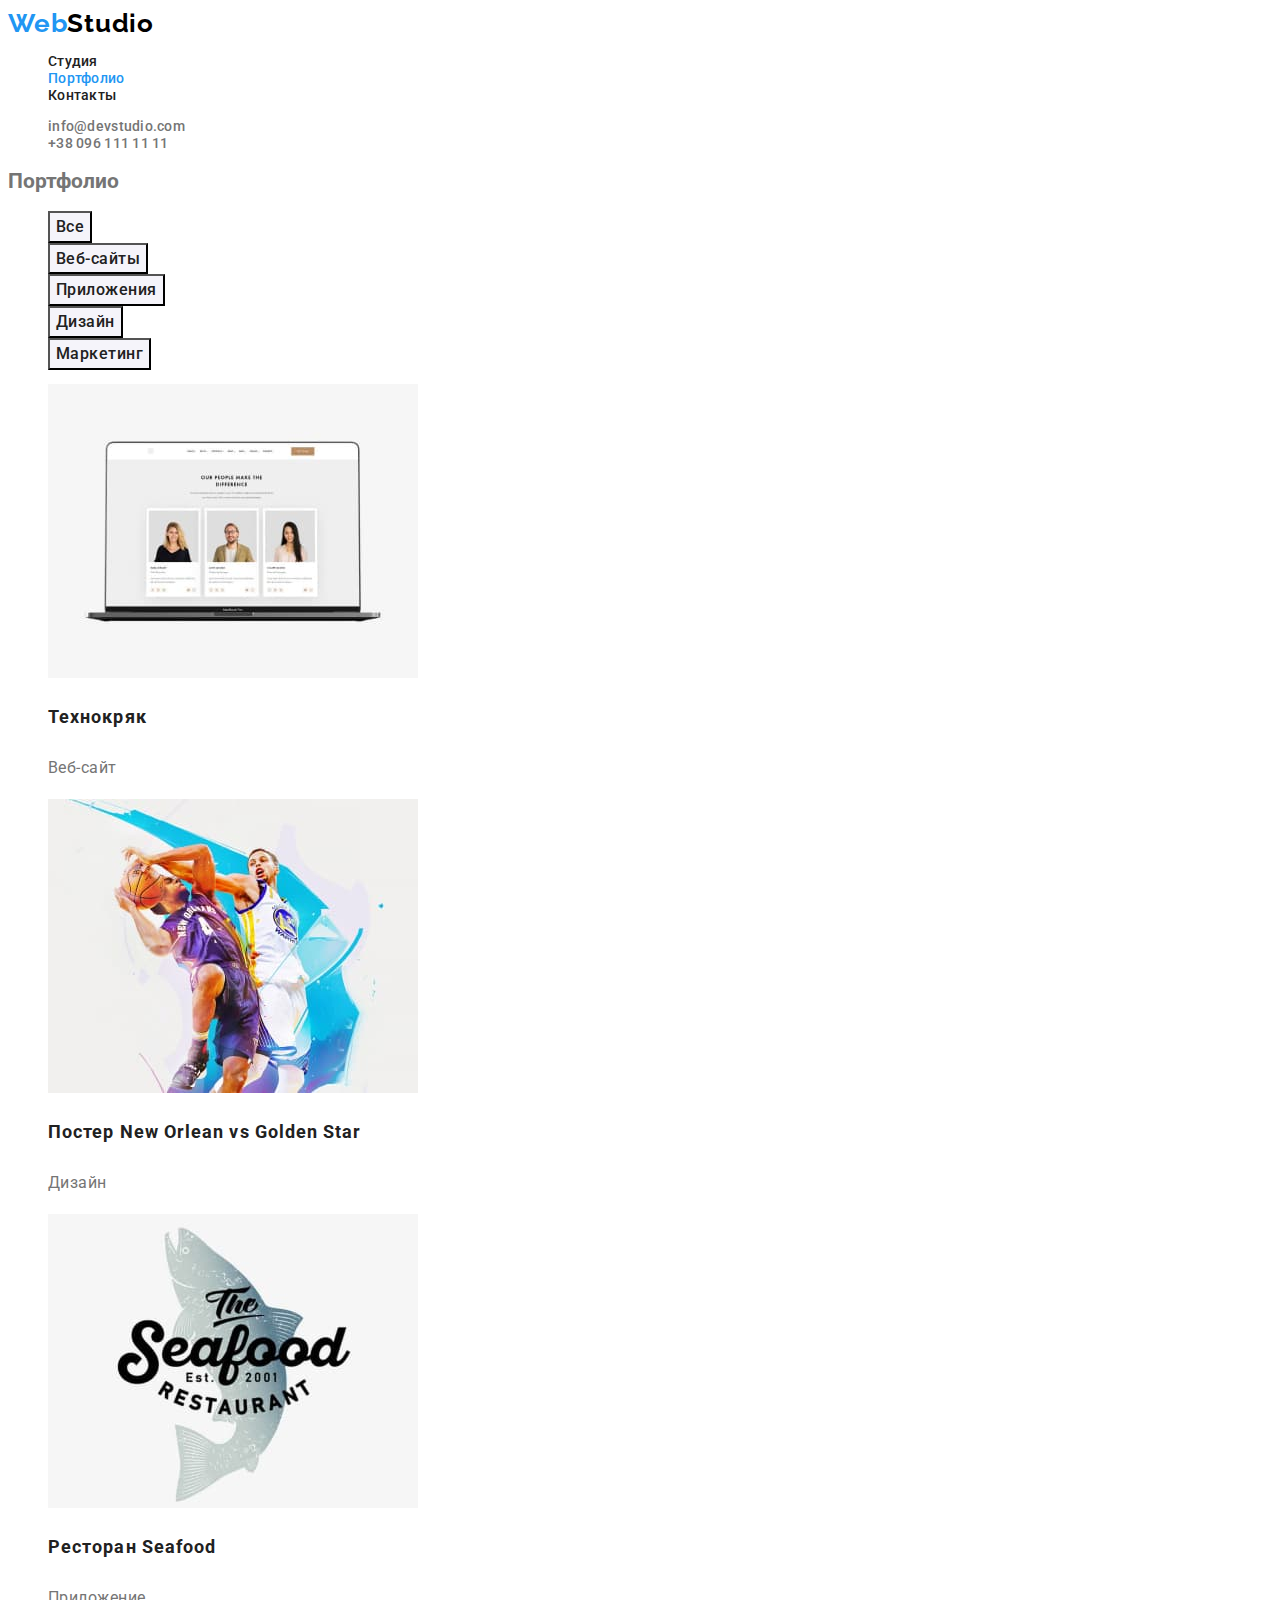
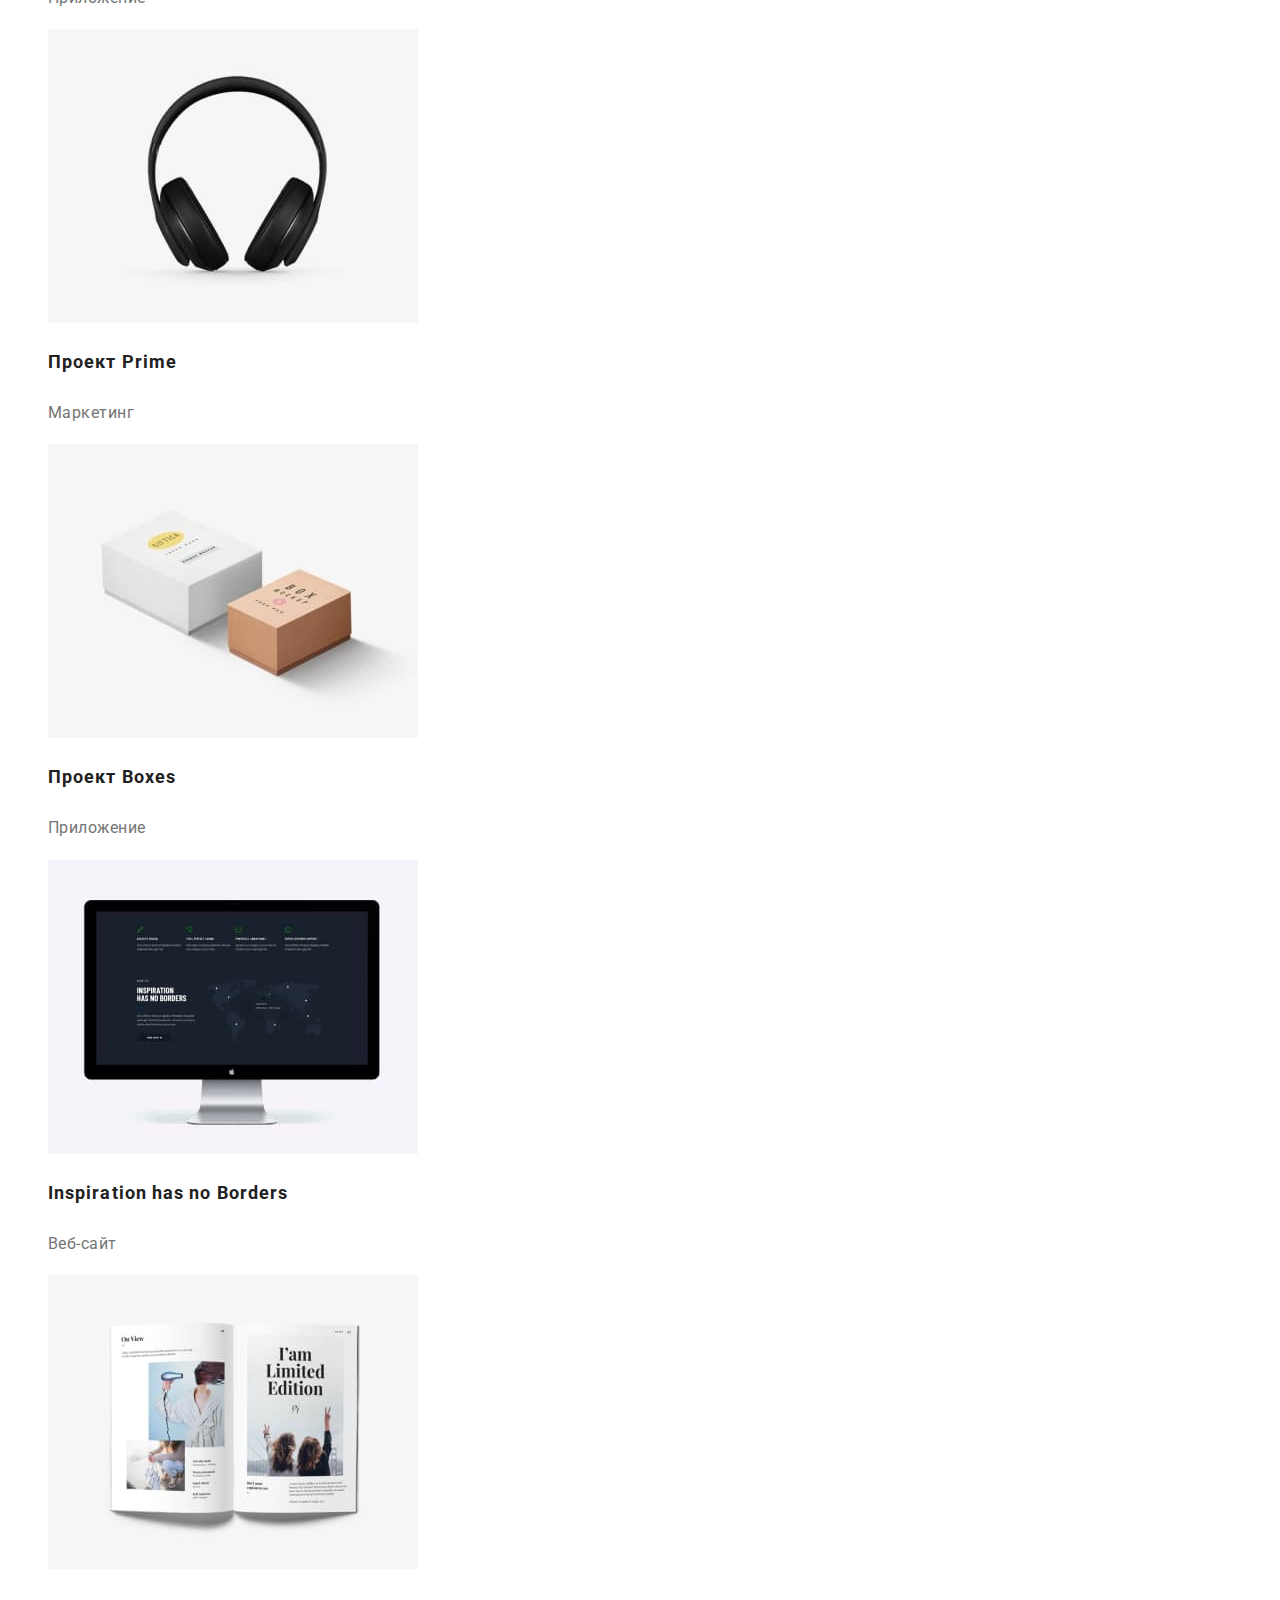
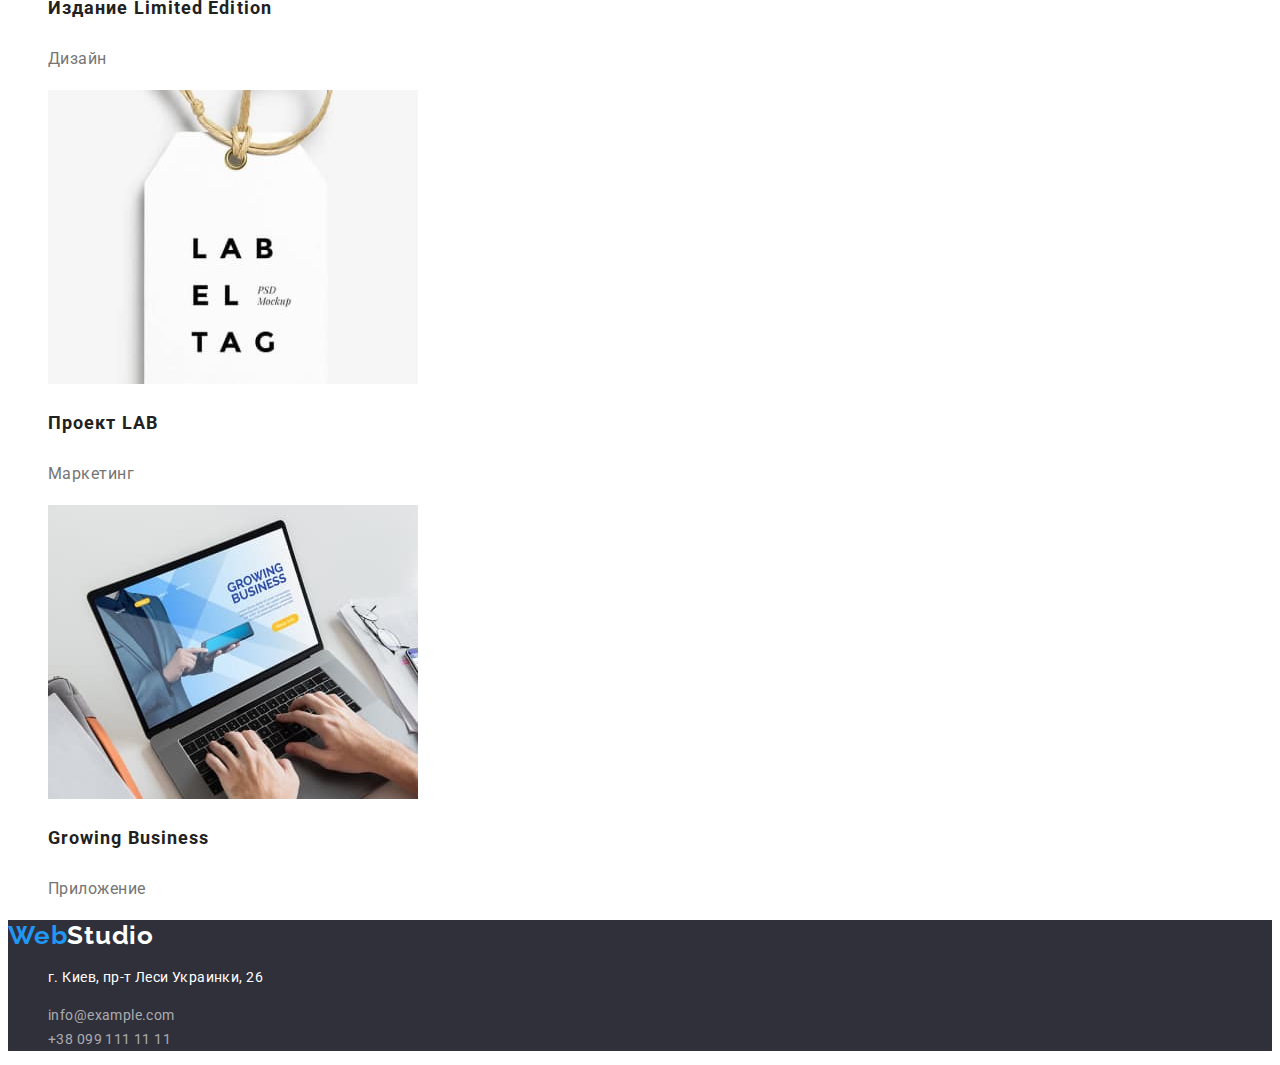
==== portfolio.html @ 6a503a12 "Start HW_03" ====
<!DOCTYPE html>
<html lang="ru">

<head>
    <meta charset="UTF-8">
    <meta http-equiv="X-UA-Compatible" content="IE=edge">
    <meta name="viewport" content="width=device-width, initial-scale=1.0">
    <title>ПОРТФОЛИО</title>
    <link rel="preconnect" href="https://fonts.googleapis.com">
    <link rel="preconnect" href="https://fonts.gstatic.com" crossorigin>
    <link
        href="https://fonts.googleapis.com/css2?family=Raleway:wght@700&family=Roboto:ital,wght@0,500;0,700;0,900;1,400&display=swap"
        rel="stylesheet">
    <link rel="stylesheet" href="./css/styles.css">
</head>

<body>
    <!-- ШАПКА САЙТА -->
    <header class="header">

        <!-- ГЛАВНАЯ НАВИГАЦИЯ C ПЕРВЫМ СПИСКОМ -->

        <nav class="general-nav">
            <!-- ЛОГОТИП СТУДИИ -->
            <a href="./index.html" class="logo-top"><span class="accent">Web</span><span
                    class="studio">Studio</span></a>
            <!-- ПЕРВЫЙ СПИСОК -->
            <ul class="list site-nav ">
                <li><a href="./index.html" class="link ">Студия</a></li>
                <li><a href="./portfolio.html" class="link portfolio current">Портфолио</a></li>
                <li><a href="#" class="link contact">Контакты</a></li>
            </ul>
        </nav>
        <!-- КОНТАКТЫ ВТОРОЙ СПИСОК В ШАПКЕ -->
        <ul class="list contakt-header">
            <li>
                <a href="mailto:info@devstudio.com" class="link" rel="">info@devstudio.com</a>
            </li>
            <li>
                <a href="tel:+380961111111" class="link">+38 096 111 11 11</a>
            </li>
        </ul>
    </header>
    <!-- MAIN СОДЕРЖАНИЕ -->
    <main>
        <section class="section portfolio">
            <h2 class="hidden">Портфолио</h2>
            <!-- КНОПКИ -->
            <ul class="list work-list">
                <li><button type="button" class="btn-work">Все</button></li>
                <li><button type="button" class="btn-work">Веб-сайты</button></li>
                <li><button type="button" class="btn-work">Приложения</button></li>
                <li><button type="button" class="btn-work">Дизайн</button></li>
                <li><button type="button" class="btn-work">Маркетинг</button></li>
            </ul>
            <!-- РАБОТЫ -->
            <ul class="list example-list">
                <li><a href="#" class="link"><img src="./images/01-tehno.jpg" alt="Картинка с примером веб-сайта"
                            width="370">
                        <h3 class="title portfolio-title">Технокряк</h3>
                        <p class="txt">Веб-сайт</p>
                    </a>
                </li>
                <li><a href="#" class="link">
                        <img src="./images/02-neworlean.jpg" alt="Пример постера" width="370">
                        <h3 class="title portfolio-title">Постер <span lang="en">New Orlean vs Golden Star</span></h3>
                        <p class="txt">Дизайн</p>
                    </a>
                </li>
                <li><a href="#" class="link">
                        <img src="./images/03-rest.jpg" alt="Картинка рекламы ресторана" width="370">
                        <h3 class="title portfolio-title">Ресторан Seafood</h3>
                        <p class="txt">Приложение</p>
                    </a>
                </li>
                <li><a href="#" class="link">
                        <img src="./images/04-prime.jpg" alt="Картинка рекламы гаджетов" width="370">
                        <h3 class="title portfolio-title">Проект Prime</h3>
                        <p class="txt">Маркетинг</p>
                    </a>
                </li>
                <li><a href="#" class="link">
                        <img src="./images/05-boxes.jpg" alt="Картинка рекламы приложения" width="370">
                        <h3 class="title portfolio-title">Проект Boxes</h3>
                        <p class="txt">Приложение</p>
                    </a>
                </li>
                <li><a href="#" class="link">
                        <img src="./images/06-no-borders.jpg" alt="Картинка рекламы веб-сайта" width="370">
                        <h3 class="title portfolio-title"><span lang="en">Inspiration has no Borders</span></h3>
                        <p class="txt">Веб-сайт</p>
                    </a>
                </li>
                <li><a href="#" class="link">
                        <img src="./images/07-limit-edit.jpg" alt="Картинка примера дизайна" width="370">
                        <h3 class="title portfolio-title">Издание Limited Edition</h3>
                        <p class="txt">Дизайн</p>
                    </a>
                </li>
                <li><a href="#" class="link">
                        <img src="./images/08-lab.jpg" alt="Картинка примера рекламы" width="370">
                        <h3 class="title portfolio-title">Проект LAB</h3>
                        <p class="txt">Маркетинг</p>
                    </a>
                </li>
                <li><a href="#" class="link">
                        <img src="./images/09-busines.jpg" alt="Картинка рекламы приложения" width="370">
                        <h3 class="title portfolio-title">Growing Business</h3>
                        <p class="txt">Приложение</p>
                    </a>
                </li>
            </ul>

        </section>
    </main>
    <!-- ОБЩИЙ ПОДВАЛ СТРАНИЦЫ -->
    <footer class="footer">
        <!-- ФОН ПОДВАЛА СТРАНИЦЫ -->
        <a href="./index.html" class="logo-bоttom"><span class="accent">Web</span><span
                class="logo-footer">Studio</span></a>
        <address class="address">
            <ul class="list contact-footer">
                <li>
                    <p class="text">г. Киев, пр-т Леси Украинки, 26</p>
                <li><a href="mailto:info@example.com" class="link">info@example.com</a></li>
                <li><a href="tel:+380991111111" class="link">+38 099 111 11 11</a></li>
            </ul>
        </address>
    </footer>
</body>

</html>
---- css/styles.css ----
:root {
  --logo-studio-color: #000000;
  --bg-prime-color: #ffffff;
  --bg-second-color: #f5f4fa;
  --text-prime-color: #757575;
  --text-second-color: #212121;
  --text-accent-color: #2196f3;
  --botton-prime-color: #f5f4fa;
  --border-color: #eeeeee;
  --link-footer-color: rgba(255, 255, 255, 0.6);
  --hero-footer-color: #2f303a;
}
body {
  font-family: 'Roboto', sans-serif;
  font-style: normal;
  font-weight: 400;
  font-size: 14px;
  background-color: var(--body-prime-color);
  color: var(--text-prime-color);
}

.list {
  list-style: none;
}
/* .link {
  text-decoration: none;
} */

/* ========== HEADER======= */
/* ----  СТИЛЬ ЛОГОТИПА HEADR И FOOTER   --- */
.logo-top,
.logo-bоttom {
  text-decoration: none;
  font-family: Raleway;
  font-style: normal;
  font-weight: 700;
  font-size: 26px;
  line-height: 31px;
  letter-spacing: 0.03em;
  text-decoration: none;
  /* --- ЦВЕТ ЛОГОТИПА HEADER  --- */
  color: var(--logo-studio-color);
}
/* -- ЦВЕТОВОЙ АКЦЕНТ ЛОГОТИПА HEADER И FOOTER -- */
.accent {
  color: var(--text-accent-color);
}

/* ====ГЛАВНАЯ НАВИГАЦИЯ ==== */

.site-nav .link {
  text-decoration: none;
  font-size: 14px;
  font-weight: 500;
  line-height: 1.14;
  letter-spacing: 0.02em;
  color: var(--text-second-color);
}
/* ---= ПОДСВЕТКА ТЕКУЩЕЙ СТРАНИЦЫ =---  */
.site-nav .link.current {
  color: var(--text-accent-color);
}
.site-nav .link:hover,
.site-nav .link:focus {
  color: var(--text-accent-color);
}

/* --- КОНТАКТЫ HEADER   --- */
.contakt-header .link {
  text-decoration: none;
  font-size: 14px;
  font-weight: 500;
  line-height: 1.14;
  letter-spacing: 0.02em;
  color: var(--text-prime-color);
}
.contakt-header .link:hover,
.contakt-header .link:focus {
  color: var(--text-accent-color);
}

/* ===========  HEADER FIN  ====== */

/* ===  MAIN  === */
/* ---  СТИЛЬ ДЛЯ HERO  --- */
.hero-img {
  background-color: var(--hero-footer-color);
}
.hero-title {
  font-weight: 900;
  font-size: 44px;
  line-height: 1.36;
  text-align: center;
  letter-spacing: 0.06em;
  text-transform: uppercase;
  color: var(--bg-prime-color);
}
.hero.btn {
  font-family: inherit; /* НАСЛ-от BODY-  */
  font-weight: 700;
  font-size: 16px;
  line-height: 1.85;
  /* text-align: center; */
  letter-spacing: 0.06em;
  color: var(--bg-prime-color);
  background-color: var(--text-accent-color);
  /* ---  HERO-FIN  --- */
}
/* ===  ДЛЯ ВСЕХ СЕКЦИЙ  === */
.section-title {
  font-weight: 700;
  font-size: 36px;
  line-height: 1.17;
  text-align: center;
  letter-spacing: 0.03em;
}
.title {
  color: var(--text-second-color);
}
/* ===  СЕКЦИЯ ОСОБЕННОСТИ  === */

.nuances-title {
  font-weight: 700;
  font-size: 14px;
  line-height: 1.14;
  letter-spacing: 0.03em;
  text-transform: uppercase;
}
.nuances-list .txt {
  line-height: 1.17;
  letter-spacing: 0.03em;
}

/* === СЕКЦИЯ ЧЕМ МЫ ЗАНИМАЕМСЯ === */

/* === СЕКЦИЯ КОМАНДА === */
.section.team {
  background-color: var(--bg-second-color);
}
.team-title {
  font-weight: 500;
  font-size: 16px;
  line-height: 1.19;
  text-align: center;
  letter-spacing: 0.03em;
}
.team-list .txt {
  font-size: 16px;
  line-height: 1.19px;
  text-align: center;
  letter-spacing: 0.03em;
}

/* === MAIN, INDEX FIN === */

/* === PORTFOLIO MAIN PAGE === */
/* -- ЗАГОЛОВОК ПОРТФОЛИО, HIDDEN -- */
/* --- КНОПКИ ПОРТФОЛИО  --- */
.work-list {
}
.btn-work {
  font-family: Roboto;
  font-weight: 500;
  font-size: 16px;
  line-height: 1.62;
  /* text-align: center; */
  letter-spacing: 0.03em;
  color: var(--text-second-color);
  background-color: var(--bg-second-color);
}
.btn-work:hover,
.btn-work:focus {
  background-color: var(--text-accent-color);
}
/* --- ПРИМЕРЫ  РАБОТ  --- */
.portfolio-title {
  font-weight: 700;
  font-size: 18px;
  line-height: 2;
  letter-spacing: 0.06em;
}
.example-list .link {
  text-decoration: none;
}
.example-list .txt {
  font-size: 16px;
  line-height: 1.88;
  letter-spacing: 0.03em;
  color: var(--text-prime-color);
}
/* ===  PORTFOLIO FIN  === */

/* ===  FOOTER  === */
.footer {
  background-color: var(--hero-footer-color);
}
/* --- БЕЛЫЙ ЦВЕТ ЛОГОТИПА ФУТЕРА --- */
.logo-footer {
  color: var(--bg-prime-color);
}
/* === АДРЕСС ПРОСПЕКТТ == */
.address .text {
  font-family: Roboto;
  font-style: normal;
  font-weight: 400;
  font-size: 14px;
  line-height: 24px;
  letter-spacing: 0.03em;
  color: var(--bg-prime-color);
}
/* --- АДРЕСНЫЕ ССЫЛКИ В ФУТЕРЕ  --- */
.contact-footer .link {
  text-decoration: none;
  font-style: normal;
  font-weight: 400;
  font-size: 14px;
  line-height: 24px;
  letter-spacing: 0.03em;
  color: var(--link-footer-color);
}
.contact-footer .link:hover,
.contact-footer .link:focus {
  color: var(--text-accent-color);
}

/* === FOOTER FIN === */
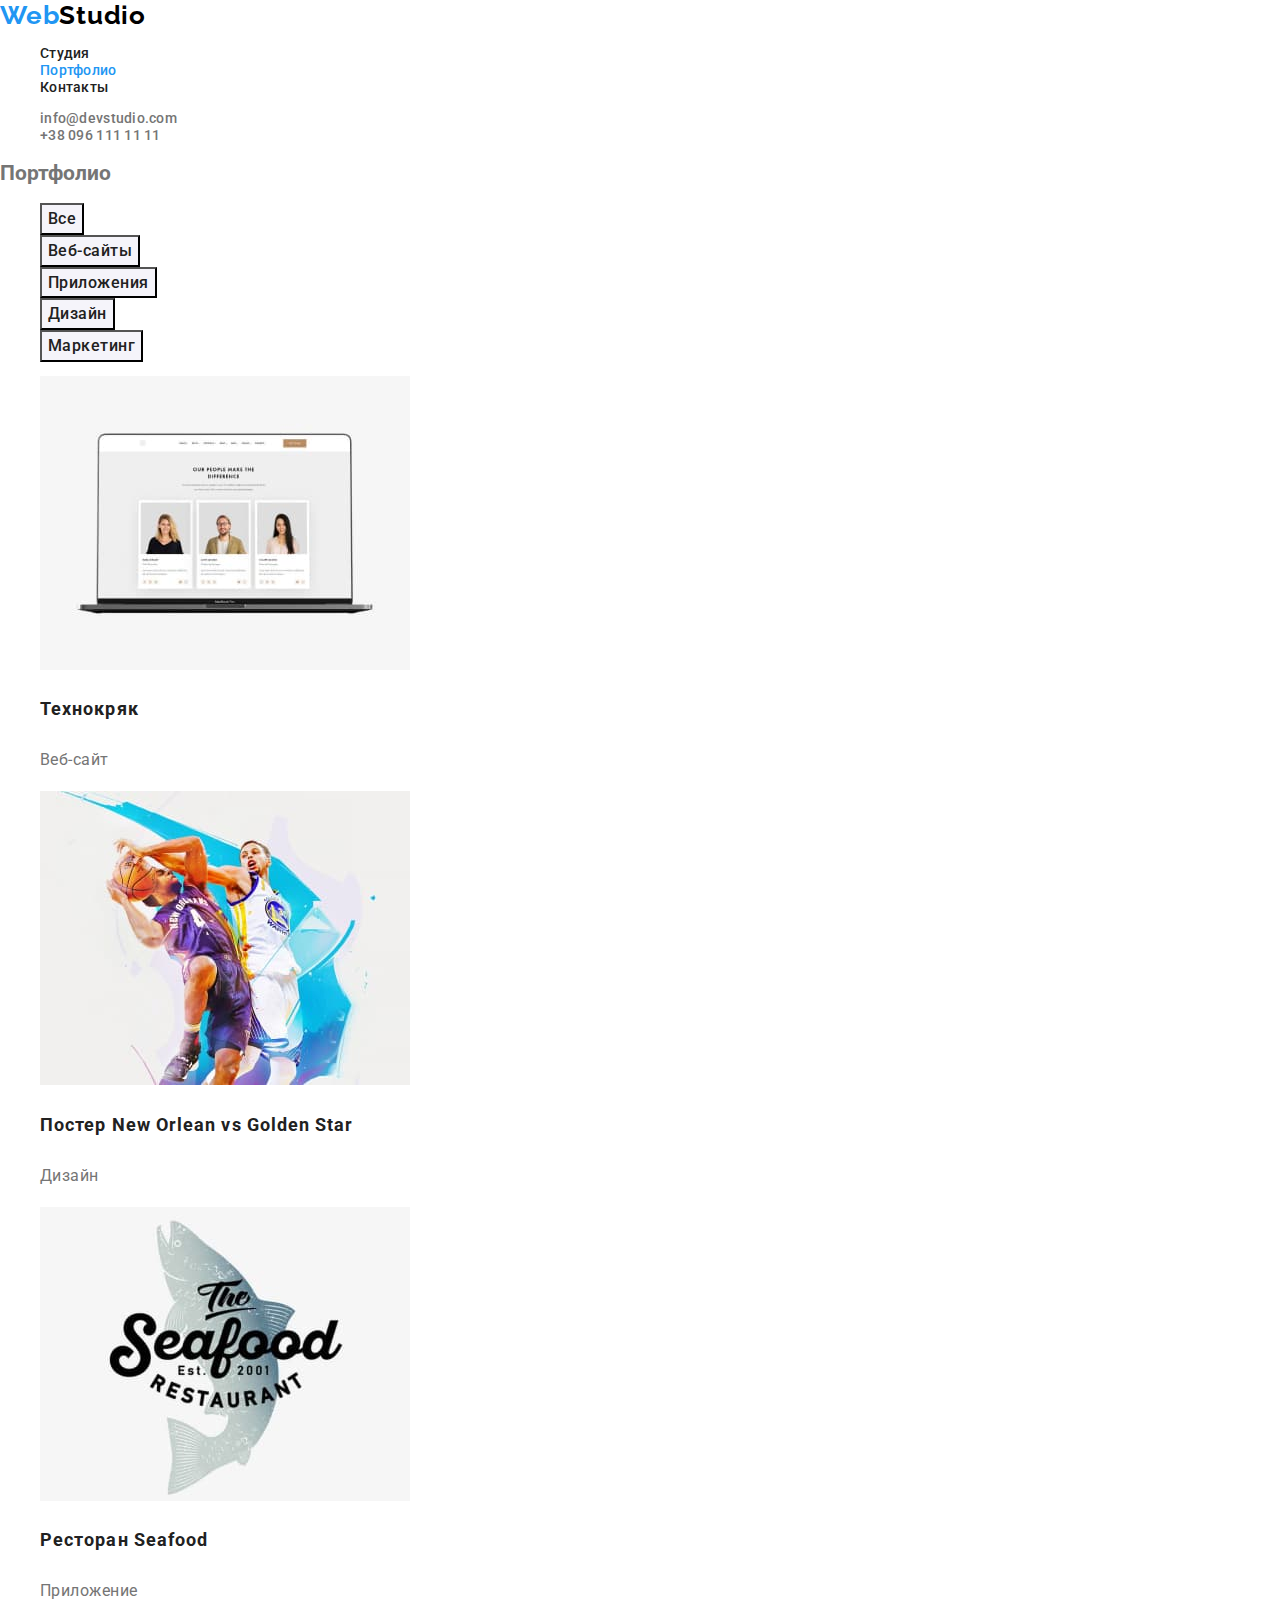
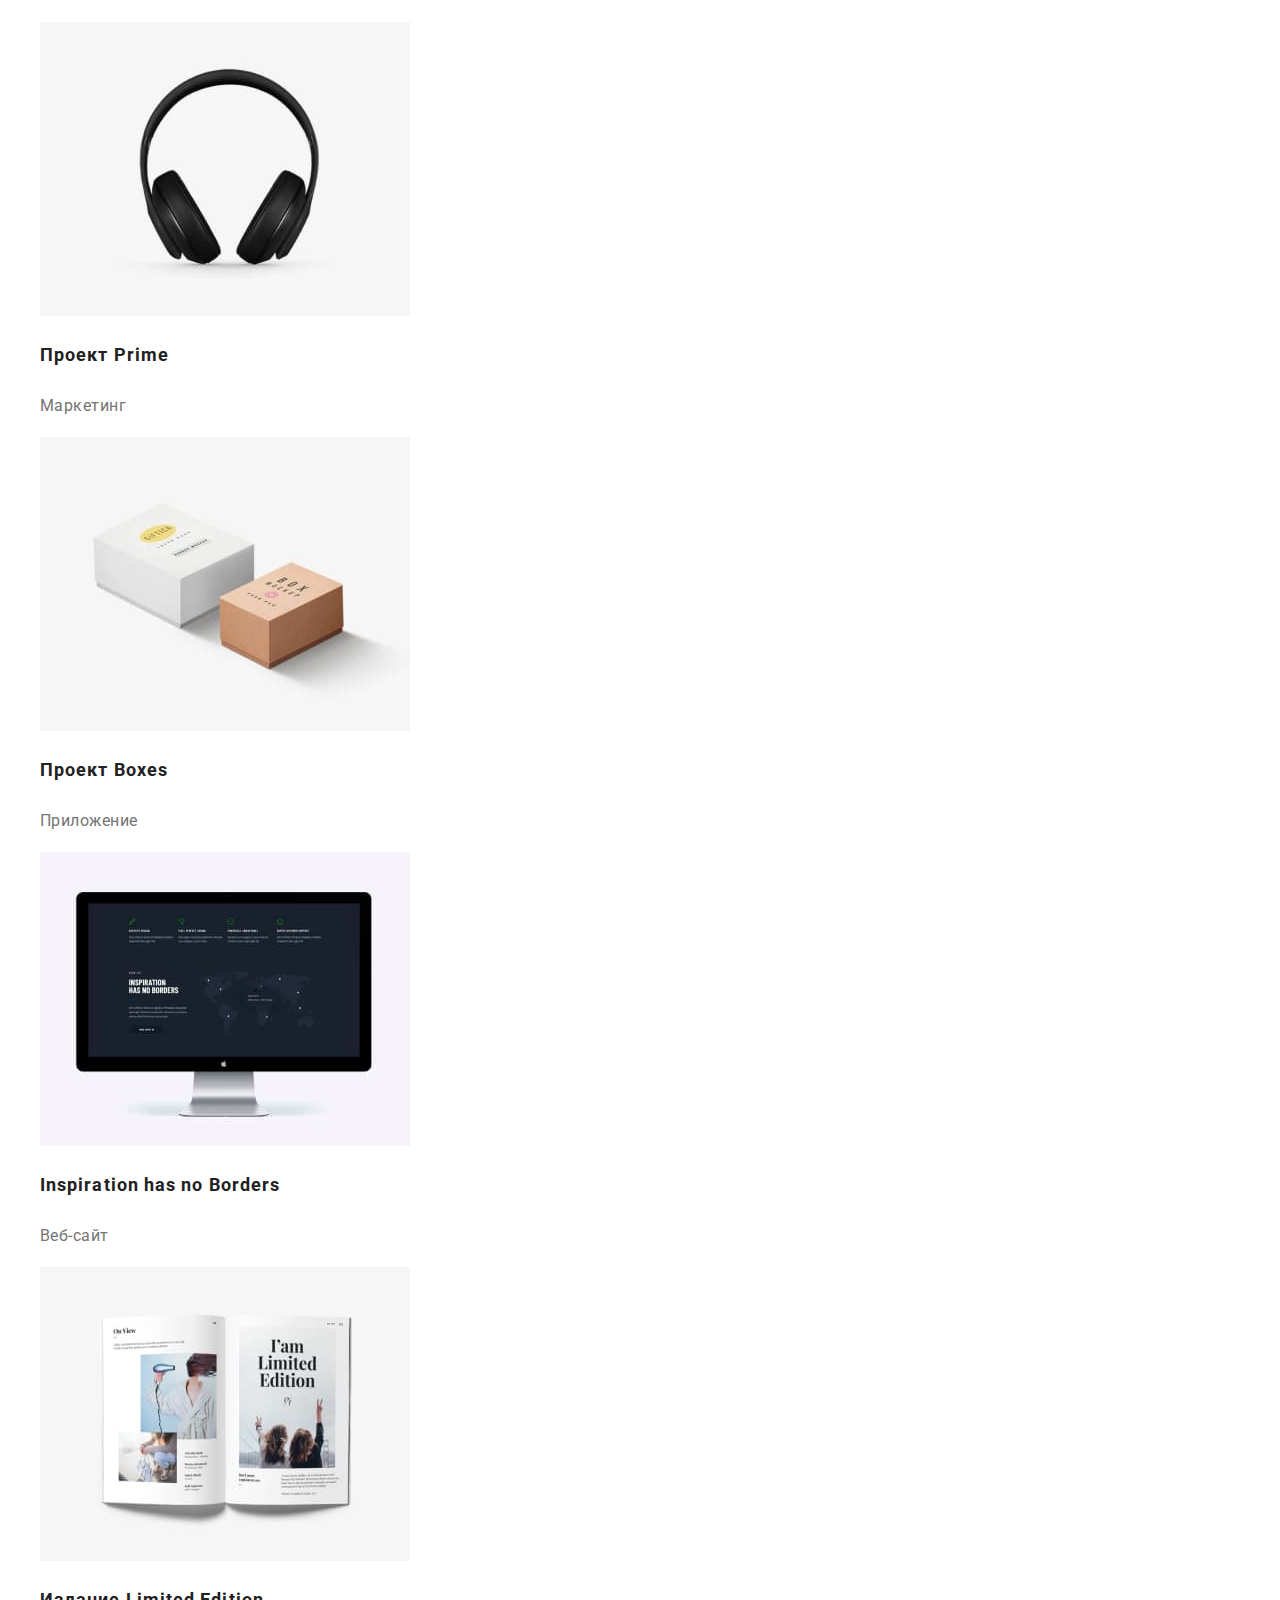
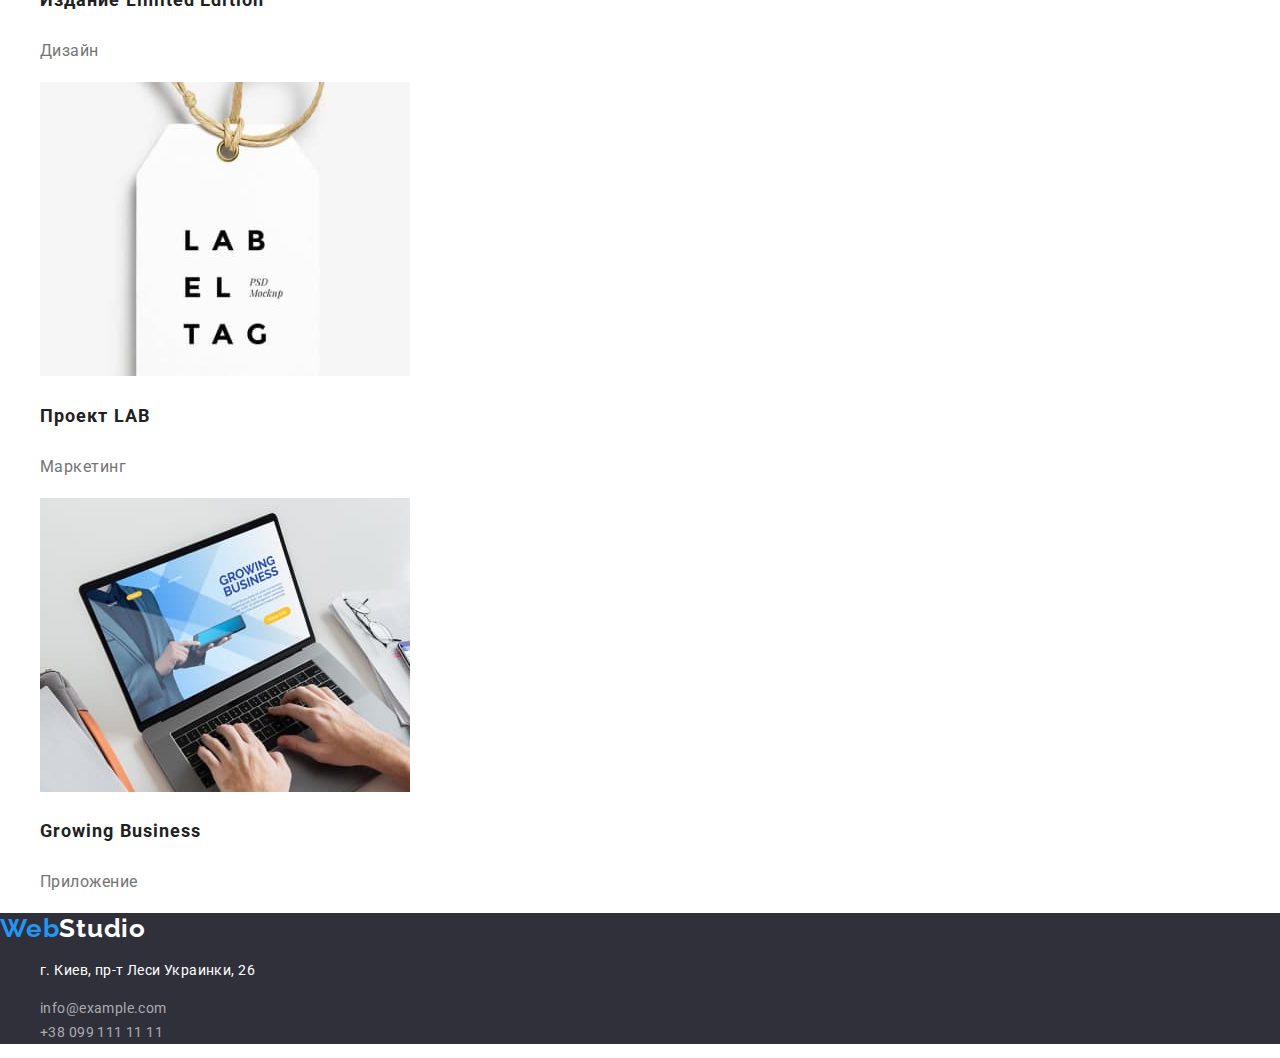
==== commit a54df913: "test" ====
--- a/portfolio.html
+++ b/portfolio.html
@@ -6,6 +6,9 @@
     <meta http-equiv="X-UA-Compatible" content="IE=edge">
     <meta name="viewport" content="width=device-width, initial-scale=1.0">
     <title>ПОРТФОЛИО</title>
+    <!-- Файл НОРМАЛИЗ -->
+    <link rel="stylesheet"
+        href="https://cdnjs.cloudflare.com/ajax/libs/modern-normalize/1.1.0/modern-normalize.min.css">
     <link rel="preconnect" href="https://fonts.googleapis.com">
     <link rel="preconnect" href="https://fonts.gstatic.com" crossorigin>
     <link
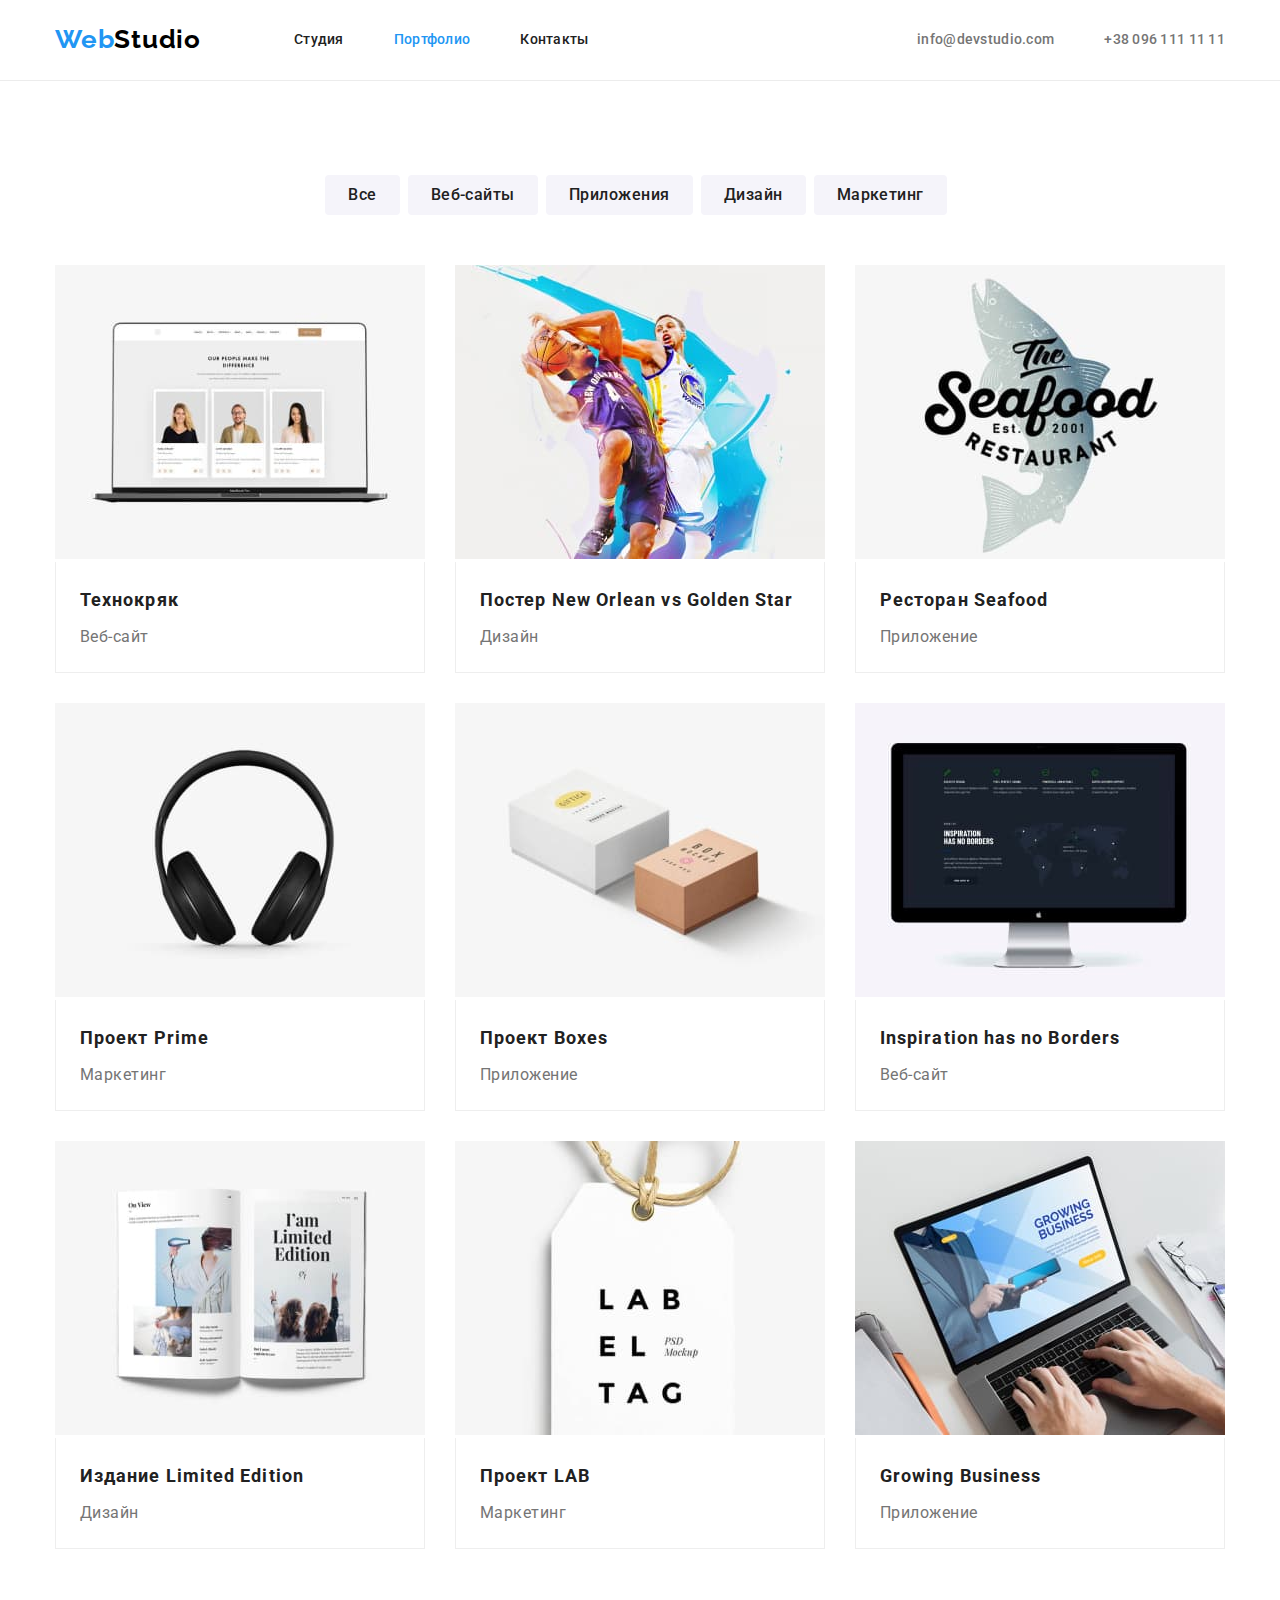
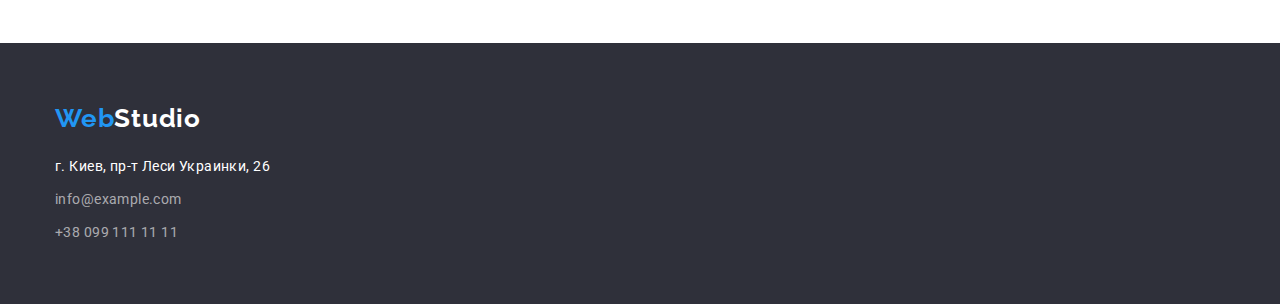
==== commit cf1b6f6d: "Final" ====
--- a/portfolio.html
+++ b/portfolio.html
@@ -5,15 +5,16 @@
     <meta charset="UTF-8">
     <meta http-equiv="X-UA-Compatible" content="IE=edge">
     <meta name="viewport" content="width=device-width, initial-scale=1.0">
-    <title>ПОРТФОЛИО</title>
-    <!-- Файл НОРМАЛИЗ -->
-    <link rel="stylesheet"
-        href="https://cdnjs.cloudflare.com/ajax/libs/modern-normalize/1.1.0/modern-normalize.min.css">
+    <title>Ctudio ПОРТФОЛИО</title>
+
     <link rel="preconnect" href="https://fonts.googleapis.com">
     <link rel="preconnect" href="https://fonts.gstatic.com" crossorigin>
     <link
         href="https://fonts.googleapis.com/css2?family=Raleway:wght@700&family=Roboto:ital,wght@0,500;0,700;0,900;1,400&display=swap"
         rel="stylesheet">
+    <!-- Файл НОРМАЛИЗ -->
+    <link rel="stylesheet"
+        href="https://cdnjs.cloudflare.com/ajax/libs/modern-normalize/1.1.0/modern-normalize.min.css">
     <link rel="stylesheet" href="./css/styles.css">
 </head>
 
@@ -21,114 +22,137 @@
     <!-- ШАПКА САЙТА -->
     <header class="header">
 
-        <!-- ГЛАВНАЯ НАВИГАЦИЯ C ПЕРВЫМ СПИСКОМ -->
+        <div class="container prime-nav">
 
-        <nav class="general-nav">
+            <!-- ГЛАВНАЯ НАВИГАЦИЯ C ПЕРВЫМ СПИСКОМ -->
             <!-- ЛОГОТИП СТУДИИ -->
-            <a href="./index.html" class="logo-top"><span class="accent">Web</span><span
-                    class="studio">Studio</span></a>
-            <!-- ПЕРВЫЙ СПИСОК -->
-            <ul class="list site-nav ">
-                <li><a href="./index.html" class="link ">Студия</a></li>
-                <li><a href="./portfolio.html" class="link portfolio current">Портфолио</a></li>
-                <li><a href="#" class="link contact">Контакты</a></li>
+
+            <nav class="general-nav"><a href="./index.html" class="logo-top"><span class="accent">Web</span><span
+                        class="studio">Studio</span></a>
+                <ul class="list site-nav">
+                    <li class="item"><a href="./index.html" class="link ">Студия</a></li>
+                    <li class="item"><a href="./portfolio.html" class="link portfolio current">Портфолио</a></li>
+                    <li class="item"><a href="#" class="link contact">Контакты</a></li>
+                </ul>
+            </nav>
+            <!-- КОНТАКТЫ ВТОРОЙ СПИСОК В ШАПКЕ -->
+            <ul class="list contakt-header">
+                <li class="item">
+                    <a href="mailto:info@devstudio.com" class="link" rel="">info@devstudio.com</a>
+                </li>
+                <li class="item">
+                    <a href="tel:+380961111111" class="link">+38 096 111 11 11</a>
+                </li>
             </ul>
-        </nav>
-        <!-- КОНТАКТЫ ВТОРОЙ СПИСОК В ШАПКЕ -->
-        <ul class="list contakt-header">
-            <li>
-                <a href="mailto:info@devstudio.com" class="link" rel="">info@devstudio.com</a>
-            </li>
-            <li>
-                <a href="tel:+380961111111" class="link">+38 096 111 11 11</a>
-            </li>
-        </ul>
+        </div>
     </header>
     <!-- MAIN СОДЕРЖАНИЕ -->
     <main>
-        <section class="section portfolio">
-            <h2 class="hidden">Портфолио</h2>
-            <!-- КНОПКИ -->
-            <ul class="list work-list">
-                <li><button type="button" class="btn-work">Все</button></li>
-                <li><button type="button" class="btn-work">Веб-сайты</button></li>
-                <li><button type="button" class="btn-work">Приложения</button></li>
-                <li><button type="button" class="btn-work">Дизайн</button></li>
-                <li><button type="button" class="btn-work">Маркетинг</button></li>
-            </ul>
-            <!-- РАБОТЫ -->
-            <ul class="list example-list">
-                <li><a href="#" class="link"><img src="./images/01-tehno.jpg" alt="Картинка с примером веб-сайта"
-                            width="370">
-                        <h3 class="title portfolio-title">Технокряк</h3>
-                        <p class="txt">Веб-сайт</p>
-                    </a>
-                </li>
-                <li><a href="#" class="link">
-                        <img src="./images/02-neworlean.jpg" alt="Пример постера" width="370">
-                        <h3 class="title portfolio-title">Постер <span lang="en">New Orlean vs Golden Star</span></h3>
-                        <p class="txt">Дизайн</p>
-                    </a>
-                </li>
-                <li><a href="#" class="link">
-                        <img src="./images/03-rest.jpg" alt="Картинка рекламы ресторана" width="370">
-                        <h3 class="title portfolio-title">Ресторан Seafood</h3>
-                        <p class="txt">Приложение</p>
-                    </a>
-                </li>
-                <li><a href="#" class="link">
-                        <img src="./images/04-prime.jpg" alt="Картинка рекламы гаджетов" width="370">
-                        <h3 class="title portfolio-title">Проект Prime</h3>
-                        <p class="txt">Маркетинг</p>
-                    </a>
-                </li>
-                <li><a href="#" class="link">
-                        <img src="./images/05-boxes.jpg" alt="Картинка рекламы приложения" width="370">
-                        <h3 class="title portfolio-title">Проект Boxes</h3>
-                        <p class="txt">Приложение</p>
-                    </a>
-                </li>
-                <li><a href="#" class="link">
-                        <img src="./images/06-no-borders.jpg" alt="Картинка рекламы веб-сайта" width="370">
-                        <h3 class="title portfolio-title"><span lang="en">Inspiration has no Borders</span></h3>
-                        <p class="txt">Веб-сайт</p>
-                    </a>
-                </li>
-                <li><a href="#" class="link">
-                        <img src="./images/07-limit-edit.jpg" alt="Картинка примера дизайна" width="370">
-                        <h3 class="title portfolio-title">Издание Limited Edition</h3>
-                        <p class="txt">Дизайн</p>
-                    </a>
-                </li>
-                <li><a href="#" class="link">
-                        <img src="./images/08-lab.jpg" alt="Картинка примера рекламы" width="370">
-                        <h3 class="title portfolio-title">Проект LAB</h3>
-                        <p class="txt">Маркетинг</p>
-                    </a>
-                </li>
-                <li><a href="#" class="link">
-                        <img src="./images/09-busines.jpg" alt="Картинка рекламы приложения" width="370">
-                        <h3 class="title portfolio-title">Growing Business</h3>
-                        <p class="txt">Приложение</p>
-                    </a>
-                </li>
-            </ul>
-
+        <section class="section works">
+            <div class="container work-container">
+                <h2 class="hidden">Портфолио</h2>
+                <!-- КНОПКИ -->
+                <ul class="list work-list">
+                    <li><button type="button" class="btn-work">Все</button></li>
+                    <li><button type="button" class="btn-work">Веб-сайты</button></li>
+                    <li><button type="button" class="btn-work">Приложения</button></li>
+                    <li><button type="button" class="btn-work">Дизайн</button></li>
+                    <li><button type="button" class="btn-work">Маркетинг</button></li>
+                </ul>
+                <!-- РАБОТЫ -->
+                <ul class="list example-list">
+                    <li class="work-item"><a href="#" class="link"><img src="./images/01-tehno.jpg"
+                                alt="Картинка с примером веб-сайта" width="370">
+                            <div class="card-content">
+                                <h3 class="title works-title">Технокряк</h3>
+                                <p class="txt">Веб-сайт</p>
+                            </div>
+                        </a>
+                    </li>
+                    <li class="work-item"><a href="#" class="link">
+                            <img src="./images/02-neworlean.jpg" alt="Пример постера" width="370">
+                            <div class="card-content">
+                                <h3 class="title works-title">Постер <span lang="en">New Orlean vs Golden Star</span>
+                                </h3>
+                                <p class="txt">Дизайн</p>
+                            </div>
+                        </a>
+                    </li>
+                    <li class="work-item"><a href="#" class="link">
+                            <img src="./images/03-rest.jpg" alt="Картинка рекламы ресторана" width="370">
+                            <div class="card-content">
+                                <h3 class="title works-title">Ресторан Seafood</h3>
+                                <p class="txt">Приложение</p>
+                            </div>
+                        </a>
+                    </li>
+                    <li class="work-item"><a href="#" class="link">
+                            <img src="./images/04-prime.jpg" alt="Картинка рекламы гаджетов" width="370">
+                            <div class="card-content">
+                                <h3 class="title works-title">Проект Prime</h3>
+                                <p class="txt">Маркетинг</p>
+                            </div>
+                        </a>
+                    </li>
+                    <li class="work-item"><a href="#" class="link">
+                            <img src="./images/05-boxes.jpg" alt="Картинка рекламы приложения" width="370">
+                            <div class="card-content">
+                                <h3 class="title works-title">Проект Boxes</h3>
+                                <p class="txt">Приложение</p>
+                            </div>
+                        </a>
+                    </li>
+                    <li class="work-item"><a href="#" class="link">
+                            <img src="./images/06-no-borders.jpg" alt="Картинка рекламы веб-сайта" width="370">
+                            <div class="card-content">
+                                <h3 class="title works-title"><span lang="en">Inspiration has no Borders</span></h3>
+                                <p class="txt">Веб-сайт</p>
+                            </div>
+                        </a>
+                    </li>
+                    <li class="work-item"><a href="#" class="link">
+                            <img src="./images/07-limit-edit.jpg" alt="Картинка примера дизайна" width="370">
+                            <div class="card-content">
+                                <h3 class="title works-title">Издание Limited Edition</h3>
+                                <p class="txt">Дизайн</p>
+                            </div>
+                        </a>
+                    </li>
+                    <li class="work-item"><a href="#" class="link">
+                            <img src="./images/08-lab.jpg" alt="Картинка примера рекламы" width="370">
+                            <div class="card-content">
+                                <h3 class="title works-title">Проект LAB</h3>
+                                <p class="txt">Маркетинг</p>
+                            </div>
+                        </a>
+                    </li>
+                    <li class="work-item"><a href="#" class="link">
+                            <img src="./images/09-busines.jpg" alt="Картинка рекламы приложения" width="370">
+                            <div class="card-content">
+                                <h3 class="title works-title">Growing Business</h3>
+                                <p class="txt">Приложение</p>
+                            </div>
+                        </a>
+                    </li>
+                </ul>
+            </div>
         </section>
     </main>
     <!-- ОБЩИЙ ПОДВАЛ СТРАНИЦЫ -->
-    <footer class="footer">
-        <!-- ФОН ПОДВАЛА СТРАНИЦЫ -->
-        <a href="./index.html" class="logo-bоttom"><span class="accent">Web</span><span
-                class="logo-footer">Studio</span></a>
-        <address class="address">
-            <ul class="list contact-footer">
-                <li>
-                    <p class="text">г. Киев, пр-т Леси Украинки, 26</p>
-                <li><a href="mailto:info@example.com" class="link">info@example.com</a></li>
-                <li><a href="tel:+380991111111" class="link">+38 099 111 11 11</a></li>
-            </ul>
-        </address>
+    <footer class="section footer">
+        <div class="container">
+            <!-- ФОН ПОДВАЛА СТРАНИЦЫ -->
+            <a href="./index.html" class="logo-bоttom"><span class="accent">Web</span><span
+                    class="logo-footer">Studio</span></a>
+            <address class="address">
+                <ul class="list contact-footer">
+                    <li class="item">
+                        <p class="text">г. Киев, пр-т Леси Украинки, 26</p>
+                    <li class="item"><a href="mailto:info@example.com" class="link">info@example.com</a></li>
+                    <li class="item"><a href="tel:+380991111111" class="link">+38 099 111 11 11</a></li>
+                </ul>
+            </address>
+        </div>
     </footer>
 </body>
 
--- a/css/styles.css
+++ b/css/styles.css
@@ -9,6 +9,8 @@
   --border-color: #eeeeee;
   --link-footer-color: rgba(255, 255, 255, 0.6);
   --hero-footer-color: #2f303a;
+  --border-card-color: #eeeeee;
+  --header-border-color: #ececec;
 }
 body {
   font-family: 'Roboto', sans-serif;
@@ -18,16 +20,55 @@
   background-color: var(--body-prime-color);
   color: var(--text-prime-color);
 }
-
+/* ЗАГОЛОВКИ СБРОС отступов */
+p,
+h1,
+h2,
+h3,
+h4,
+h5,
+h6,
+ul {
+  margin-top: 0;
+  margin-bottom: 0;
+}
+/* РИСУНКИ В INLINE-BLOCK */
+.img {
+  display: block;
+  padding: 0;
+  margin: 0;
+}
+/* === Маркеры ДЛЯ ВСЕХ СПИСКОВ === */
 .list {
+  margin: 0;
+  padding: 0;
   list-style: none;
 }
 /* .link {
   text-decoration: none;
 } */
-
+/* --= ПАРАМЕТРЫ КОНТЕЙНЕРА =-- */
+.container {
+  width: 1200px;
+  margin: 0 auto;
+  padding-left: 15px;
+  padding-right: 15px;
+}
 /* ========== HEADER======= */
-/* ----  СТИЛЬ ЛОГОТИПА HEADR И FOOTER   --- */
+
+/* БЛОК НАВИГАЦИЯ И КОНТАКТЫ */
+.prime-nav {
+  display: flex;
+  align-items: center;
+  /* justify-content: space-between; */
+}
+
+/* ----  СТИЛЬ ЛОГОТИПА HEADER И FOOTER   --- */
+.logo-top {
+  display: block;
+  padding-top: 24px;
+  padding-bottom: 25px;
+}
 .logo-top,
 .logo-bоttom {
   text-decoration: none;
@@ -47,14 +88,29 @@
 }
 
 /* ====ГЛАВНАЯ НАВИГАЦИЯ ==== */
-
+.general-nav {
+  display: flex;
+  align-items: center;
+}
+.site-nav {
+  display: flex;
+  margin-left: 93px;
+}
+.site-nav .item + .item {
+  margin-left: 50px;
+}
 .site-nav .link {
-  text-decoration: none;
+  display: block;
+  padding-top: 32px;
+  padding-bottom: 32px;
+
   font-size: 14px;
   font-weight: 500;
   line-height: 1.14;
   letter-spacing: 0.02em;
   color: var(--text-second-color);
+
+  text-decoration: none;
 }
 /* ---= ПОДСВЕТКА ТЕКУЩЕЙ СТРАНИЦЫ =---  */
 .site-nav .link.current {
@@ -66,7 +122,18 @@
 }
 
 /* --- КОНТАКТЫ HEADER   --- */
+.contakt-header {
+  display: flex;
+  margin-left: auto;
+}
+.contakt-header .item + .item {
+  margin-left: 50px;
+}
+
 .contakt-header .link {
+  display: block;
+  padding-top: 32px;
+  padding-bottom: 32px;
   text-decoration: none;
   font-size: 14px;
   font-weight: 500;
@@ -78,36 +145,62 @@
 .contakt-header .link:focus {
   color: var(--text-accent-color);
 }
-
+.header {
+  border-bottom: 1px solid var(--header-border-color);
+}
 /* ===========  HEADER FIN  ====== */
 
-/* ===  MAIN  === */
+/* ===  MAIN INDEX  === */
+
 /* ---  СТИЛЬ ДЛЯ HERO  --- */
-.hero-img {
+
+.hero {
+  text-align: center;
+  /* margin-bottom: 94px; */
+  padding-top: 200px;
+  padding-bottom: 200px;
+
+  /* margin-bottom: 94px; */
+
   background-color: var(--hero-footer-color);
 }
 .hero-title {
+  /* ШРИФТЫ */
   font-weight: 900;
   font-size: 44px;
   line-height: 1.36;
-  text-align: center;
+  /* text-align: center; */
   letter-spacing: 0.06em;
   text-transform: uppercase;
+
+  margin-bottom: 30px;
+
   color: var(--bg-prime-color);
 }
-.hero.btn {
+/* ==== КНОПКА HERO Заказать === */
+.hero-btn.btn {
+  display: inline-block;
+  padding: 10px 32px;
+  align-items: center;
+  text-align: center;
+  border: 1px solid transparent;
+  border-radius: 4px;
+
   font-family: inherit; /* НАСЛ-от BODY-  */
   font-weight: 700;
   font-size: 16px;
-  line-height: 1.85;
-  /* text-align: center; */
+  line-height: 1.87;
   letter-spacing: 0.06em;
   color: var(--bg-prime-color);
   background-color: var(--text-accent-color);
-  /* ---  HERO-FIN  --- */
-}
-/* ===  ДЛЯ ВСЕХ СЕКЦИЙ  === */
+  cursor: pointer;
+}
+/* ---  HERO-FIN  --- */
+
+/* ===  ШРИФТ h2 ДЛЯ ВСЕХ СЕКЦИЙ  === */
 .section-title {
+  margin-bottom: 50px;
+
   font-weight: 700;
   font-size: 36px;
   line-height: 1.17;
@@ -119,25 +212,68 @@
 }
 /* ===  СЕКЦИЯ ОСОБЕННОСТИ  === */
 
+.nuances {
+  padding-top: 94px;
+}
+.hidden {
+  display: none;
+}
+.nuances-list {
+  display: flex;
+  flex-direction: row;
+
+  /* display: flex;
+  justify-content: center;
+  margin-left: auto;
+  margin-right: auto; */
+}
+.nuances-list .item:not(:last-child) {
+  margin-right: 30px;
+}
+
 .nuances-title {
+  /* padding-bottom: 10px; */
   font-weight: 700;
   font-size: 14px;
   line-height: 1.14;
   letter-spacing: 0.03em;
   text-transform: uppercase;
+
+  margin-bottom: 10px;
 }
 .nuances-list .txt {
-  line-height: 1.17;
+  line-height: 1.7;
+  /* line-height: 1.17; */
   letter-spacing: 0.03em;
 }
 
 /* === СЕКЦИЯ ЧЕМ МЫ ЗАНИМАЕМСЯ === */
+.job {
+  padding-top: 94px;
+  padding-bottom: 94px;
+}
+.job-list {
+  display: flex;
+  justify-content: space-between;
+}
 
 /* === СЕКЦИЯ КОМАНДА === */
 .section.team {
+  padding-top: 94px;
+  padding-bottom: 94px;
   background-color: var(--bg-second-color);
 }
+.team-list {
+  display: flex;
+  justify-content: space-between;
+}
+.team-card {
+  padding-top: 30px;
+  padding-bottom: 30px;
+  text-align: center;
+}
 .team-title {
+  margin-bottom: 10px;
   font-weight: 500;
   font-size: 16px;
   line-height: 1.19;
@@ -145,42 +281,93 @@
   letter-spacing: 0.03em;
 }
 .team-list .txt {
+  display: inline-block;
   font-size: 16px;
   line-height: 1.19px;
   text-align: center;
   letter-spacing: 0.03em;
 }
-
-/* === MAIN, INDEX FIN === */
+/* === INDEX FIN === */
 
 /* === PORTFOLIO MAIN PAGE === */
-/* -- ЗАГОЛОВОК ПОРТФОЛИО, HIDDEN -- */
+.section.works {
+  padding-top: 94px;
+  padding-bottom: 94px;
+}
+
 /* --- КНОПКИ ПОРТФОЛИО  --- */
 .work-list {
+  display: flex;
+  justify-content: center;
+  margin-bottom: 50px;
+  /* padding-top: 94px; */
 }
 .btn-work {
+  padding: 6px 22px;
+  margin-right: 8px;
+  border-radius: 4px;
+  border: 1px solid transparent;
+
   font-family: Roboto;
   font-weight: 500;
   font-size: 16px;
   line-height: 1.62;
-  /* text-align: center; */
+  text-align: center;
   letter-spacing: 0.03em;
   color: var(--text-second-color);
   background-color: var(--bg-second-color);
+  cursor: pointer;
+}
+.work-list:last-child {
+  margin-right: 0;
 }
 .btn-work:hover,
 .btn-work:focus {
   background-color: var(--text-accent-color);
 }
 /* --- ПРИМЕРЫ  РАБОТ  --- */
-.portfolio-title {
+.works-title {
+  margin-bottom: 4px;
   font-weight: 700;
   font-size: 18px;
   line-height: 2;
   letter-spacing: 0.06em;
 }
+/* CARD PORFOLIO */
+.work-container {
+  width: 1200px;
+  /* background-color: rgb(138, 155, 250); */
+}
+.example-list {
+  display: flex;
+  flex-wrap: wrap;
+}
+.work-item {
+  width: calc((100% - 60px) / 3);
+  margin-right: 30px;
+  margin-bottom: 30px;
+  /* background-color: rgb(255, 182, 129); */
+}
+.work-item:nth-child(3n) {
+  margin-right: 0;
+}
+.work-item:nth-last-child(-n + 3) {
+  margin-bottom: 0;
+}
+.work-item .link {
+  display: inline-block;
+  /* background-color: violet; */
+}
+
 .example-list .link {
   text-decoration: none;
+}
+/* ---- НИЗ КАРТОЧЕК --- */
+.card-content {
+  padding: 20px 24px;
+  border-bottom: 1px solid var(--border-card-color);
+  border-left: 1px solid var(--border-card-color);
+  border-right: 1px solid var(--border-card-color);
 }
 .example-list .txt {
   font-size: 16px;
@@ -192,12 +379,19 @@
 
 /* ===  FOOTER  === */
 .footer {
+  padding-top: 60px;
+  padding-bottom: 60px;
   background-color: var(--hero-footer-color);
+}
+.logo-bоttom {
+  display: block;
+  margin-bottom: 20px;
 }
 /* --- БЕЛЫЙ ЦВЕТ ЛОГОТИПА ФУТЕРА --- */
 .logo-footer {
   color: var(--bg-prime-color);
 }
+
 /* === АДРЕСС ПРОСПЕКТТ == */
 .address .text {
   font-family: Roboto;
@@ -210,6 +404,7 @@
 }
 /* --- АДРЕСНЫЕ ССЫЛКИ В ФУТЕРЕ  --- */
 .contact-footer .link {
+  display: block;
   text-decoration: none;
   font-style: normal;
   font-weight: 400;
@@ -222,5 +417,11 @@
 .contact-footer .link:focus {
   color: var(--text-accent-color);
 }
-
+.contact-footer .item + .item {
+  margin-top: 9px;
+}
+
+.addres .item {
+  background-color: beige;
+}
 /* === FOOTER FIN === */
